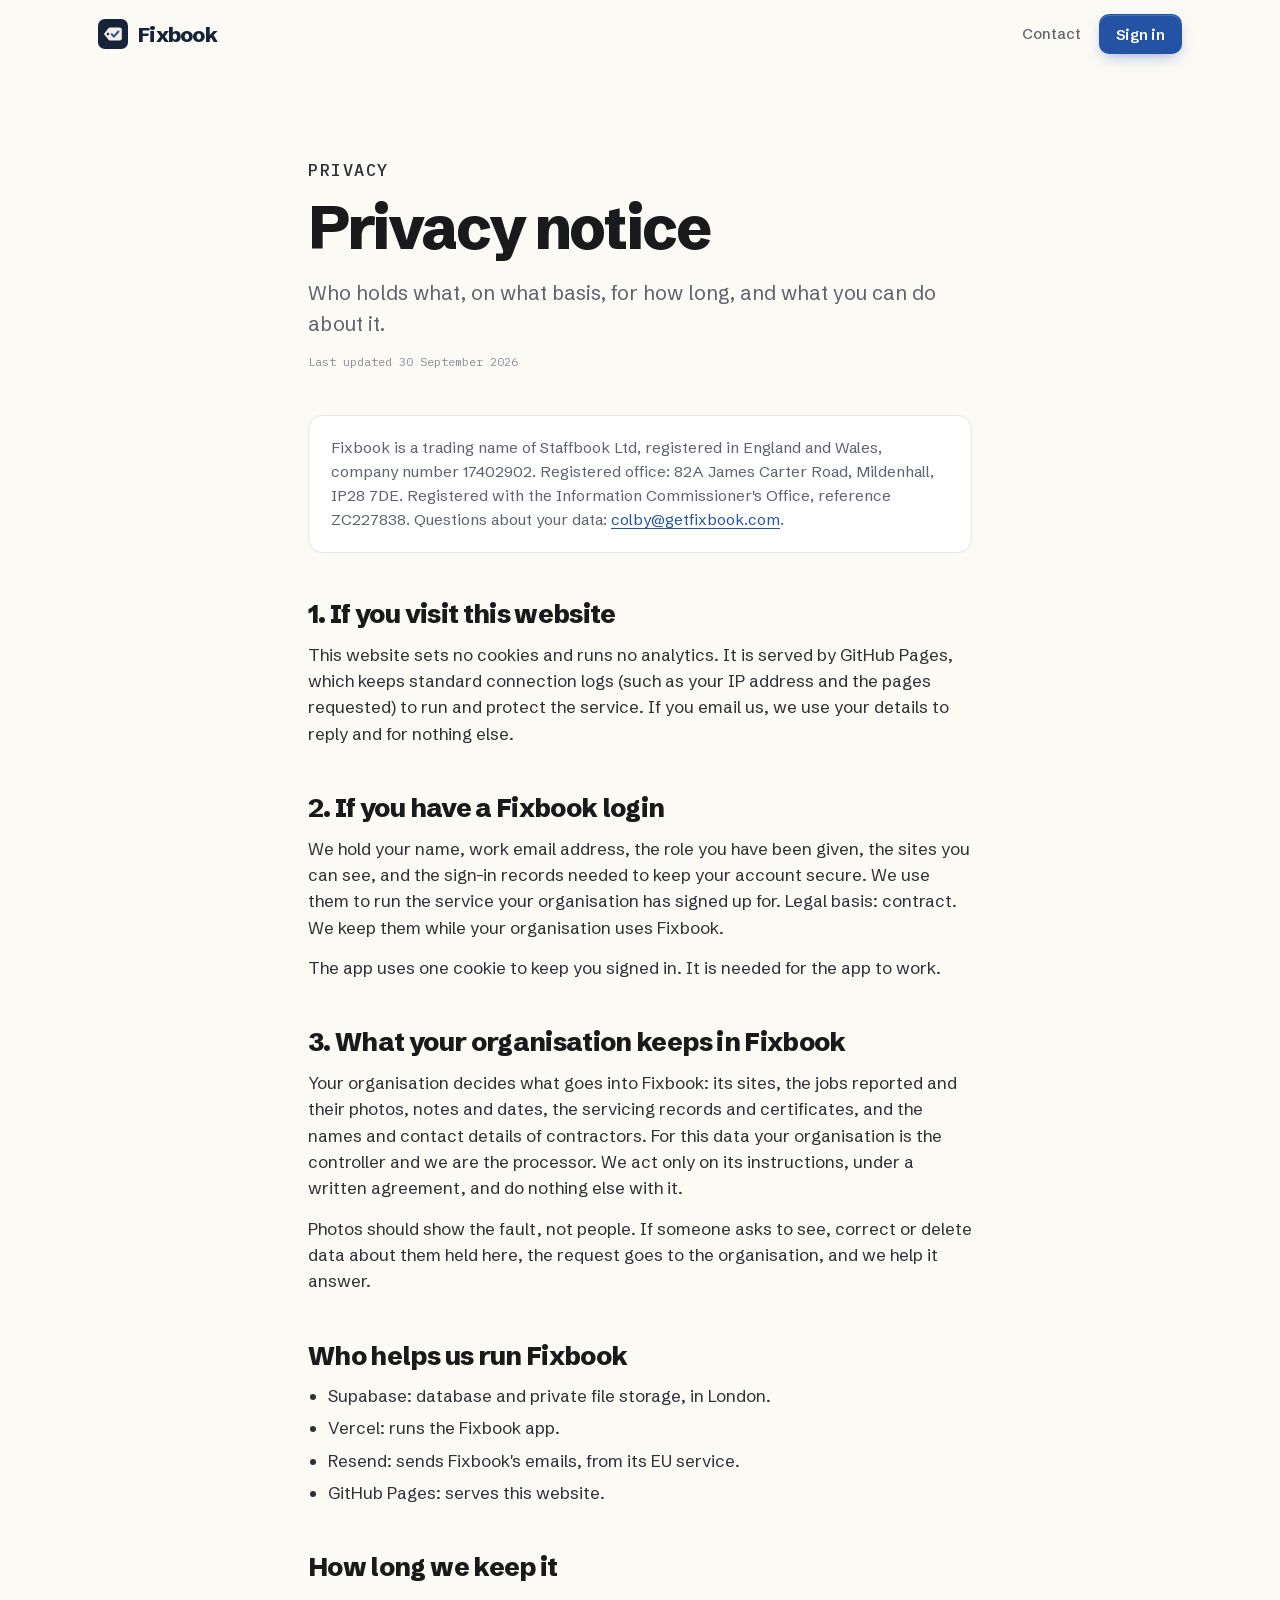
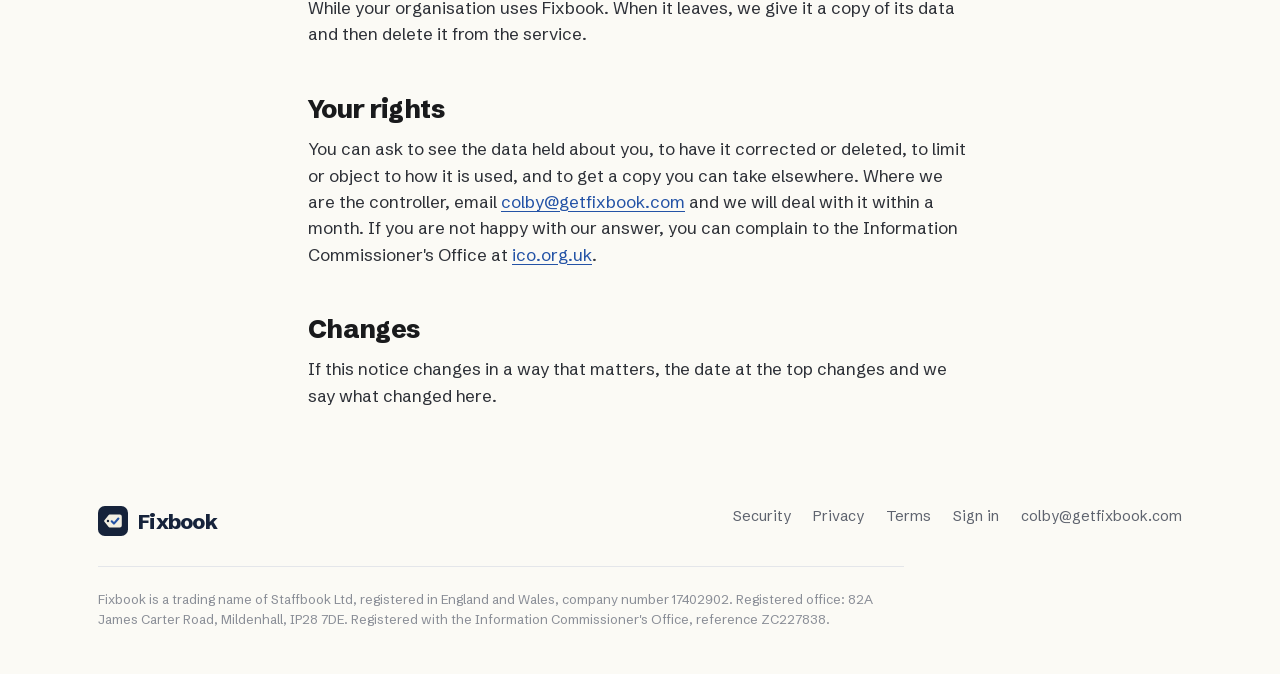
==== privacy/index.html @ 76a3d22a "getfixbook.com: a simple front door with Sign in, the moving job ticket, and short security, privacy" ====
<!doctype html>
<html lang="en-GB">
<head>
<meta charset="utf-8">
<meta name="viewport" content="width=device-width, initial-scale=1">
<title>Privacy notice | Fixbook</title>
<meta name="description" content="What Fixbook holds, why, for how long, and what you can do about it.">
<link rel="canonical" href="https://getfixbook.com/privacy/">
<meta name="theme-color" content="#16233B">
<link rel="icon" href="/img/mark.svg" type="image/svg+xml">
<link rel="icon" href="/img/favicon-32.png" sizes="32x32" type="image/png">
<link rel="apple-touch-icon" href="/img/apple-touch-icon.png">
<link rel="stylesheet" href="/styles.css">
</head>
<body>
<a class="skip" href="#main">Skip to content</a>
<header class="top" id="top">
  <div class="wrap">
    <a class="brand" href="/" aria-label="Fixbook home"><img src="/img/mark.svg" alt="" width="30" height="30">Fixbook</a>
    <div class="right">
      <a class="signin" href="mailto:colby@getfixbook.com">Contact</a>
      <a class="btn primary" href="https://app.getfixbook.com/login">Sign in</a>
    </div>
  </div>
</header>
<main id="main" class="doc">

<p class="eyebrow">Privacy</p>
<h1>Privacy notice</h1>
<p class="lede">Who holds what, on what basis, for how long, and what you can do about it.</p>
<p class="meta">Last updated 30 September 2026</p>

<div class="card"><p>Fixbook is a trading name of Staffbook Ltd, registered in England and Wales, company number 17402902. Registered office: 82A James Carter Road, Mildenhall, IP28 7DE. Registered with the Information Commissioner's Office, reference ZC227838. Questions about your data: <a href="mailto:colby@getfixbook.com">colby@getfixbook.com</a>.</p></div>

<h2>1. If you visit this website</h2>
<p>This website sets no cookies and runs no analytics. It is served by GitHub Pages, which keeps standard connection logs (such as your IP address and the pages requested) to run and protect the service. If you email us, we use your details to reply and for nothing else.</p>

<h2>2. If you have a Fixbook login</h2>
<p>We hold your name, work email address, the role you have been given, the sites you can see, and the sign-in records needed to keep your account secure. We use them to run the service your organisation has signed up for. Legal basis: contract. We keep them while your organisation uses Fixbook.</p>
<p>The app uses one cookie to keep you signed in. It is needed for the app to work.</p>

<h2>3. What your organisation keeps in Fixbook</h2>
<p>Your organisation decides what goes into Fixbook: its sites, the jobs reported and their photos, notes and dates, the servicing records and certificates, and the names and contact details of contractors. For this data your organisation is the controller and we are the processor. We act only on its instructions, under a written agreement, and do nothing else with it.</p>
<p>Photos should show the fault, not people. If someone asks to see, correct or delete data about them held here, the request goes to the organisation, and we help it answer.</p>

<h2>Who helps us run Fixbook</h2>
<ul>
<li>Supabase: database and private file storage, in London.</li>
<li>Vercel: runs the Fixbook app.</li>
<li>Resend: sends Fixbook's emails, from its EU service.</li>
<li>GitHub Pages: serves this website.</li>
</ul>

<h2>How long we keep it</h2>
<p>While your organisation uses Fixbook. When it leaves, we give it a copy of its data and then delete it from the service.</p>

<h2>Your rights</h2>
<p>You can ask to see the data held about you, to have it corrected or deleted, to limit or object to how it is used, and to get a copy you can take elsewhere. Where we are the controller, email <a href="mailto:colby@getfixbook.com">colby@getfixbook.com</a> and we will deal with it within a month. If you are not happy with our answer, you can complain to the Information Commissioner's Office at <a href="https://ico.org.uk">ico.org.uk</a>.</p>

<h2>Changes</h2>
<p>If this notice changes in a way that matters, the date at the top changes and we say what changed here.</p>
</main>
<footer>
  <div class="wrap">
    <div class="row">
      <a class="brand" href="/" aria-label="Fixbook home"><img src="/img/mark.svg" alt="" width="26" height="26">Fixbook</a>
      <nav class="links" aria-label="Footer">
        <a href="/security/">Security</a>
        <a href="/privacy/">Privacy</a>
        <a href="/terms/">Terms</a>
        <a href="https://app.getfixbook.com/login">Sign in</a>
        <a href="mailto:colby@getfixbook.com">colby@getfixbook.com</a>
      </nav>
    </div>
    <p class="legal">Fixbook is a trading name of Staffbook Ltd, registered in England and Wales, company number 17402902. Registered office: 82A James Carter Road, Mildenhall, IP28 7DE. Registered with the Information Commissioner's Office, reference ZC227838.</p>
  </div>
</footer>
<script src="/site.js" defer></script>
</body>
</html>
---- styles.css ----
@import url(/fonts/fonts.css);

:root{
  --navy:#16233B; --navy-2:#1D2D4B; --navy-3:#27395C;
  --blue:#2453A6; --blue-hover:#1B4187; --blue-soft:#EAF0FA; --blue-line:#D3DEF2;
  --cream:#F3EFE2; --paper:#FBFAF5; --white:#FFFFFF;
  --ink:#191A1C; --text:#2E3138; --muted:#5E636E; --faint:#8A8E97;
  --line:#E4E6EA; --line-soft:#EEF0F3;
  --red:#C0392B; --red-bg:#F9ECE9; --red-line:#EFD3CC;
  --amber:#A96518; --amber-bg:#F8F0E2; --amber-line:#EBDDBE; --amber-dot:#D08A2E;
  --green:#147A4B; --green-bg:#EFF6EC; --green-line:#D7E8D0; --green-dot:#1B9E62;
  --sans:'Schibsted Grotesk', 'Helvetica Neue', Arial, sans-serif;
  --mono:'IBM Plex Mono', ui-monospace, 'SF Mono', Menlo, monospace;
  --wrap:1180px; --gut:clamp(20px, 5vw, 48px);
  --r:14px;
  --shadow:0 1px 2px rgba(22,35,59,.06), 0 12px 32px -12px rgba(22,35,59,.22);
}

*{box-sizing:border-box}
html{-webkit-text-size-adjust:100%;scroll-behavior:smooth;scroll-padding-top:84px}
body{margin:0;background:var(--paper);color:var(--text);font-family:var(--sans);
  font-size:17.5px;line-height:1.55;-webkit-font-smoothing:antialiased;text-rendering:optimizeLegibility}
img,svg{display:block;max-width:100%}
a{color:var(--blue);text-underline-offset:3px}
a:hover{color:var(--blue-hover)}
h1,h2,h3{color:var(--ink);margin:0;font-weight:800;letter-spacing:-.03em;line-height:1.02}
p{margin:0}
.wrap{max-width:var(--wrap);margin:0 auto;padding:0 var(--gut)}
.skip{position:absolute;left:-999px;top:8px;background:var(--navy);color:#fff;padding:8px 12px;border-radius:8px;z-index:100}
.skip:focus{left:8px}
:focus-visible{outline:2px solid var(--blue);outline-offset:3px;border-radius:6px}

/* ------------------------------------------------------------ labels */
.eyebrow{font-family:var(--mono);font-size:12px;font-weight:500;letter-spacing:.09em;text-transform:uppercase;color:var(--blue)}
.eyebrow.dim{color:var(--faint)}
.tag{display:inline-flex;align-items:center;gap:6px;font-family:var(--mono);font-size:11px;letter-spacing:.06em;
  text-transform:uppercase;color:var(--faint);border:1px solid var(--line);border-radius:999px;padding:2px 9px;background:var(--white)}

/* ------------------------------------------------------------ buttons */
.btn{display:inline-flex;align-items:center;justify-content:center;gap:8px;height:48px;padding:0 22px;border-radius:12px;
  font:600 16px/1 var(--sans);letter-spacing:-.005em;text-decoration:none;cursor:pointer;border:1px solid transparent;
  transition:background .15s ease, transform .15s ease, box-shadow .15s ease}
.btn.primary{background:var(--blue);color:#fff;box-shadow:0 1px 0 rgba(255,255,255,.18) inset, 0 6px 16px -6px rgba(36,83,166,.55)}
.btn.primary:hover{background:var(--blue-hover);color:#fff;transform:translateY(-1px)}
.btn.quiet{background:transparent;color:var(--ink);border-color:var(--line)}
.btn.quiet:hover{background:var(--white);color:var(--ink)}
.btn.light{background:var(--cream);color:var(--navy)}
.btn.light:hover{background:#fff;color:var(--navy);transform:translateY(-1px)}
.btn .arr{transition:transform .15s ease}
.btn:hover .arr{transform:translateX(3px)}

/* ------------------------------------------------------------ header */
.top{position:sticky;top:0;z-index:50;background:rgba(251,250,245,.86);backdrop-filter:saturate(1.4) blur(12px);
  -webkit-backdrop-filter:saturate(1.4) blur(12px);border-bottom:1px solid transparent;transition:border-color .2s ease}
.top.scrolled{border-bottom-color:var(--line)}
.top .wrap{display:flex;align-items:center;gap:28px;height:68px}
.brand{display:flex;align-items:center;gap:10px;text-decoration:none;color:var(--navy);font-weight:800;font-size:21px;letter-spacing:-.035em}
.brand img{width:30px;height:30px}
.nav{display:flex;gap:26px;margin-left:12px}
.nav a{color:var(--muted);text-decoration:none;font-size:15px;font-weight:500}
.nav a:hover{color:var(--ink)}
.top .right{margin-left:auto;display:flex;align-items:center;gap:18px}
.top .signin{color:var(--muted);text-decoration:none;font-size:15px;font-weight:500}
.top .signin:hover{color:var(--ink)}
.top .btn{height:40px;padding:0 16px;font-size:15px;border-radius:10px}
@media (max-width:900px){ .nav{display:none} }
@media (max-width:520px){ .top .signin{display:none} }

/* ------------------------------------------------------------ hero */
.hero{position:relative;overflow:hidden;padding:clamp(48px,8vw,96px) 0 clamp(64px,9vw,112px)}
.hero::before{content:"";position:absolute;inset:0;pointer-events:none;
  background-image:linear-gradient(var(--line-soft) 1px, transparent 1px), linear-gradient(90deg, var(--line-soft) 1px, transparent 1px);
  background-size:32px 32px;mask-image:radial-gradient(ellipse 70% 80% at 70% 40%, #000 30%, transparent 75%);
  -webkit-mask-image:radial-gradient(ellipse 70% 80% at 70% 40%, #000 30%, transparent 75%);opacity:.9}
.hero .wrap{position:relative;display:grid;grid-template-columns:minmax(0,1.05fr) minmax(0,.95fr);gap:clamp(32px,5vw,72px);align-items:center}
.hero h1{font-size:clamp(46px,7.2vw,92px);letter-spacing:-.045em;line-height:.95;margin:18px 0 24px}
.hero h1 .soft{color:var(--blue)}
.hero .lede{font-size:clamp(18px,1.7vw,21px);color:var(--muted);max-width:33em}
.hero .ctas{display:flex;flex-wrap:wrap;gap:12px;margin-top:32px}
.hero .fine{margin-top:22px;font-size:14.5px;color:var(--faint);display:flex;gap:18px;flex-wrap:wrap}
.hero .fine span{display:inline-flex;align-items:center;gap:7px}
.hero .fine span::before{content:"";width:6px;height:6px;border-radius:50%;background:var(--green-dot)}
@media (max-width:960px){ .hero .wrap{grid-template-columns:1fr} }

/* load-in */
.rise{opacity:0;transform:translateY(14px);animation:rise .7s cubic-bezier(.2,.7,.2,1) forwards}
.rise.d1{animation-delay:.05s}.rise.d2{animation-delay:.14s}.rise.d3{animation-delay:.23s}.rise.d4{animation-delay:.32s}.rise.d5{animation-delay:.45s}
@keyframes rise{to{opacity:1;transform:none}}

/* ------------------------------------------------------------ the ticket */
.ticketstage{position:relative;display:flex;justify-content:center}
.ticket{position:relative;width:100%;max-width:470px;display:grid;grid-template-columns:1fr 74px;
  background:var(--white);border-radius:18px;box-shadow:var(--shadow);border:1px solid var(--line)}
.ticket .main{padding:22px 24px 20px}
.ticket .stub{position:relative;border-left:2px dashed var(--line);display:flex;flex-direction:column;align-items:center;justify-content:space-between;padding:20px 0}
.ticket .stub::before,.ticket .stub::after{content:"";position:absolute;left:-12px;width:22px;height:22px;border-radius:50%;background:var(--paper);border:1px solid var(--line)}
.ticket .stub::before{top:-12px;clip-path:inset(50% 0 0 0)}
.ticket .stub::after{bottom:-12px;clip-path:inset(0 0 50% 0)}
.ticket .jobno{writing-mode:vertical-rl;transform:rotate(180deg);font-family:var(--mono);font-size:12px;letter-spacing:.14em;color:var(--faint)}
.lights{display:flex;flex-direction:column;gap:9px;padding:10px 9px;border-radius:999px;background:var(--navy)}
.lights i{width:14px;height:14px;border-radius:50%;background:rgba(255,255,255,.14);transition:background .35s ease, box-shadow .35s ease}
.t-head{display:flex;align-items:center;justify-content:space-between;gap:12px}
.t-site{font-family:var(--mono);font-size:12px;letter-spacing:.06em;text-transform:uppercase;color:var(--faint)}
.t-title{font-size:23px;font-weight:750;letter-spacing:-.025em;color:var(--ink);line-height:1.15;margin:12px 0 14px}
.t-photos{display:flex;gap:8px;margin-bottom:16px}
.t-photos span{width:64px;height:48px;border-radius:9px;background:linear-gradient(135deg,#DCE3EE,#EEF1F6);position:relative;overflow:hidden;border:1px solid var(--line)}
.t-photos span::after{content:"";position:absolute;left:10px;right:10px;bottom:9px;height:14px;border-radius:3px;background:linear-gradient(90deg,#B9C5D8,#CCD5E3)}
.t-photos span:nth-child(2)::after{left:20px;right:18px;bottom:7px;height:22px;border-radius:5px;background:#C3CEDF}
.t-photos span:nth-child(3){display:grid;place-items:center;font-family:var(--mono);font-size:11px;color:var(--faint);background:var(--white)}
.t-photos span:nth-child(3)::after{display:none}
.pill{display:inline-flex;align-items:center;gap:7px;height:28px;padding:0 11px;border-radius:999px;font-size:13.5px;font-weight:600;white-space:nowrap;border:1px solid}
.pill::before{content:"";width:7px;height:7px;border-radius:50%;background:currentColor}
.pill.red{color:var(--red);background:var(--red-bg);border-color:var(--red-line)}
.pill.amber{color:var(--amber);background:var(--amber-bg);border-color:var(--amber-line)}
.pill.amber::before{background:var(--amber-dot)}
.pill.green{color:var(--green);background:var(--green-bg);border-color:var(--green-line)}
.pill.green::before{background:var(--green-dot)}
.pill.grey{color:var(--muted);background:#F2F2EF;border-color:var(--line)}
.t-status{position:relative;height:28px;min-width:150px}
.t-status .pill{position:absolute;right:0;top:0;opacity:0;transform:translateY(4px);transition:opacity .35s ease, transform .35s ease}
.t-steps{list-style:none;margin:0;padding:0;border-top:1px solid var(--line-soft)}
.t-steps li{display:grid;grid-template-columns:18px 1fr auto;gap:12px;align-items:start;padding:11px 0;border-bottom:1px solid var(--line-soft);
  font-size:15px;color:var(--faint);transition:color .35s ease}
.t-steps li:last-child{border-bottom:0;padding-bottom:0}
.t-steps .dot{width:10px;height:10px;border-radius:50%;margin-top:6px;border:2px solid var(--line);background:var(--white);transition:all .35s ease}
.t-steps b{font-weight:600;color:inherit}
.t-steps time{font-family:var(--mono);font-size:12px;color:var(--faint);padding-top:3px}
.t-steps small{display:block;font-size:13.5px;color:var(--faint);margin-top:2px}

/* ticket states, driven by data-step on .ticket */
.ticket[data-step="1"] .lights i:nth-child(1),.ticket[data-step="1"] .lights i:nth-child(1){background:#E0533F;box-shadow:0 0 14px 2px rgba(224,83,63,.6)}
.ticket[data-step="2"] .lights i:nth-child(2){background:#E39A35;box-shadow:0 0 14px 2px rgba(227,154,53,.6)}
.ticket[data-step="3"] .lights i:nth-child(3){background:#26B574;box-shadow:0 0 14px 2px rgba(38,181,116,.55)}
.ticket[data-step="1"] .t-status .red,.ticket[data-step="2"] .t-status .amber,.ticket[data-step="3"] .t-status .green{opacity:1;transform:none}
.ticket[data-step="1"] .t-steps li:nth-child(1),
.ticket[data-step="2"] .t-steps li:nth-child(-n+2),
.ticket[data-step="3"] .t-steps li{color:var(--text)}
.ticket[data-step="1"] .t-steps li:nth-child(1) .dot,.ticket[data-step="2"] .t-steps li:nth-child(1) .dot,.ticket[data-step="3"] .t-steps li:nth-child(1) .dot{border-color:var(--red);background:var(--red)}
.ticket[data-step="2"] .t-steps li:nth-child(2) .dot,.ticket[data-step="3"] .t-steps li:nth-child(2) .dot{border-color:var(--amber-dot);background:var(--amber-dot)}
.ticket[data-step="3"] .t-steps li:nth-child(3) .dot{border-color:var(--green-dot);background:var(--green-dot)}
.example{position:absolute;top:-12px;left:22px;z-index:2}

/* ------------------------------------------------------------ sections */
section{position:relative}
.sec{padding:clamp(72px,10vw,128px) 0}
.sec-head{max-width:760px;margin-bottom:clamp(36px,5vw,56px)}
.sec-head h2{font-size:clamp(34px,4.6vw,58px);letter-spacing:-.04em;margin:14px 0 18px}
.sec-head p{font-size:clamp(17.5px,1.5vw,20px);color:var(--muted);max-width:38em}
.split{display:grid;grid-template-columns:minmax(0,1fr) minmax(0,1fr);gap:clamp(32px,6vw,88px);align-items:center}
.split.flip > :first-child{order:2}
@media (max-width:900px){ .split{grid-template-columns:1fr} .split.flip > :first-child{order:0} }

/* dark band: the chat */
.dark{background:var(--navy);color:#C9D1DF}
.dark h2{color:#fff}
.dark .eyebrow{color:#8FB0EA}
.dark .sec-head p,.dark p{color:#AEB9CB}
.chat{position:relative;background:var(--navy-2);border:1px solid rgba(255,255,255,.08);border-radius:18px;padding:18px;height:420px;overflow:hidden;
  mask-image:linear-gradient(180deg,transparent 0,#000 18%,#000 100%);-webkit-mask-image:linear-gradient(180deg,transparent 0,#000 18%,#000 100%)}
.chat .feed{position:absolute;left:18px;right:18px;bottom:18px;display:flex;flex-direction:column;gap:10px}
.msg{display:grid;grid-template-columns:34px 1fr;gap:10px;align-items:end}
.msg .av{width:34px;height:34px;border-radius:50%;display:grid;place-items:center;font-size:13px;font-weight:700;color:var(--navy);background:#B8C7E4}
.msg .bub{background:var(--navy-3);border-radius:14px 14px 14px 4px;padding:9px 13px;color:#E2E8F2;font-size:15.5px;line-height:1.4;max-width:92%}
.msg .bub small{display:block;font-family:var(--mono);font-size:11px;color:#8391A8;margin-bottom:3px;letter-spacing:.02em}
.msg.fault .bub{background:#3A2A33;box-shadow:inset 3px 0 0 #E0533F}
.msg.fault .seen{grid-column:2;font-family:var(--mono);font-size:11px;color:#8391A8;margin-top:-4px}
.chat.play .feed{animation:scrollaway 9s cubic-bezier(.5,0,.2,1) 1s infinite}
@keyframes scrollaway{0%,18%{transform:translateY(0)}55%,100%{transform:translateY(-230px)}}
.chat .caption{position:absolute;left:18px;top:16px;z-index:2}
.bigline{font-size:clamp(26px,3vw,36px);font-weight:750;letter-spacing:-.03em;line-height:1.12;color:#fff;margin:22px 0 18px}

/* steps */
.steps{display:grid;grid-template-columns:repeat(3,minmax(0,1fr));gap:18px;counter-reset:s}
.step{background:var(--white);border:1px solid var(--line);border-radius:var(--r);padding:26px 24px 24px;position:relative}
.step .no{font-family:var(--mono);font-size:12px;letter-spacing:.1em;color:var(--faint)}
.step h3{font-size:24px;letter-spacing:-.03em;margin:16px 0 10px;display:flex;align-items:center;gap:10px}
.step p{color:var(--muted);font-size:16.5px}
.step .pill{margin-top:18px}
.step.s1{box-shadow:inset 0 3px 0 var(--red)}.step.s2{box-shadow:inset 0 3px 0 var(--amber-dot)}.step.s3{box-shadow:inset 0 3px 0 var(--green-dot)}
.step:not(:last-child)::after{content:"";position:absolute;right:-13px;top:50%;width:8px;height:8px;border-top:2px solid var(--line);border-right:2px solid var(--line);transform:translateY(-50%) rotate(45deg);z-index:1}
.remind{margin-top:18px;display:flex;gap:16px;align-items:center;background:var(--blue-soft);border:1px solid var(--blue-line);border-radius:var(--r);padding:18px 22px}
.remind .ic{flex:none;width:40px;height:40px;border-radius:10px;background:var(--blue);display:grid;place-items:center}
.remind p{color:var(--navy);font-size:16.5px}
.remind b{font-weight:700}
@media (max-width:900px){ .steps{grid-template-columns:1fr} .step:not(:last-child)::after{display:none} }

/* the estate board */
.board{background:var(--white);border:1px solid var(--line);border-radius:18px;box-shadow:var(--shadow);overflow:hidden;position:relative}
.board .bhead{display:flex;align-items:center;justify-content:space-between;padding:16px 20px;border-bottom:1px solid var(--line)}
.board .bhead b{font-size:15px;color:var(--ink)}
.board .counts{display:flex;gap:14px;font-size:13.5px;color:var(--muted)}
.board .counts span{display:inline-flex;align-items:center;gap:6px}
.board .counts i{width:8px;height:8px;border-radius:50%}
.site{display:grid;grid-template-columns:14px minmax(0,1fr) auto;gap:14px;align-items:center;padding:14px 20px;border-bottom:1px solid var(--line-soft)}
.site:last-child{border-bottom:0}
.site .l{width:12px;height:12px;border-radius:50%}
.l.r{background:#E0533F;box-shadow:0 0 0 4px var(--red-bg)}.l.a{background:#E39A35;box-shadow:0 0 0 4px var(--amber-bg)}.l.g{background:var(--green-dot);box-shadow:0 0 0 4px var(--green-bg)}
.site b{display:block;font-size:15.5px;color:var(--ink);font-weight:650;letter-spacing:-.01em}
.site small{display:block;font-size:13.5px;color:var(--muted);white-space:nowrap;overflow:hidden;text-overflow:ellipsis}
.site .pill{height:26px;font-size:12.5px}
.board .example{top:14px;left:auto;right:20px;position:absolute}

/* calendar */
.cal{background:var(--white);border:1px solid var(--line);border-radius:18px;box-shadow:var(--shadow);overflow:hidden}
.cal .chead{display:flex;justify-content:space-between;align-items:center;padding:16px 20px;border-bottom:1px solid var(--line)}
.cal .chead b{font-size:15px;color:var(--ink)}
.job{display:grid;grid-template-columns:82px minmax(0,1fr) auto;gap:14px;align-items:center;padding:13px 20px;border-bottom:1px solid var(--line-soft)}
.job:last-child{border-bottom:0}
.job .when{font-family:var(--mono);font-size:12px;color:var(--faint);letter-spacing:.02em}
.job b{display:block;font-size:15px;color:var(--ink);font-weight:650}
.job small{display:block;font-size:13px;color:var(--muted)}
.job .pill{height:26px;font-size:12.5px}
.chips{display:flex;flex-wrap:wrap;gap:8px;margin-top:28px}
.chip{font-size:14.5px;color:var(--text);background:var(--white);border:1px solid var(--line);border-radius:999px;padding:6px 13px}
.chip em{font-style:normal;font-family:var(--mono);font-size:11.5px;color:var(--faint);margin-left:6px}

/* phone */
.phonewrap{display:flex;justify-content:center}
.phone{width:300px;border-radius:44px;padding:12px;background:#0E1626;box-shadow:0 30px 60px -24px rgba(22,35,59,.45), 0 0 0 1px rgba(22,35,59,.2)}
.phone .screen{border-radius:34px;background:var(--paper);overflow:hidden;height:600px;position:relative}
.phone .notch{position:absolute;top:10px;left:50%;transform:translateX(-50%);width:96px;height:28px;border-radius:20px;background:#0E1626}
.phone .ph{padding:54px 18px 18px}
.phone .ph .site-name{font-family:var(--mono);font-size:11px;letter-spacing:.07em;text-transform:uppercase;color:var(--faint)}
.phone .ph h4{margin:6px 0 16px;font-size:24px;font-weight:800;letter-spacing:-.03em;color:var(--ink)}
.phone .report{display:flex;align-items:center;justify-content:center;gap:8px;height:52px;border-radius:14px;background:var(--blue);color:#fff;font-weight:700;font-size:16px;margin-bottom:18px}
.phone .due{font-family:var(--mono);font-size:11px;letter-spacing:.07em;text-transform:uppercase;color:var(--faint);margin-bottom:8px}
.phone .row{background:var(--white);border:1px solid var(--line);border-radius:12px;padding:11px 12px;margin-bottom:8px;display:flex;justify-content:space-between;align-items:center;gap:8px}
.phone .row b{font-size:14px;color:var(--ink);font-weight:650;display:block}
.phone .row small{font-size:12px;color:var(--muted)}
.phone .row span.rec{font-size:12.5px;font-weight:600;color:var(--blue);border:1px solid var(--blue-line);border-radius:8px;padding:5px 9px;background:var(--blue-soft)}

/* proof list */
.ticks{list-style:none;margin:26px 0 0;padding:0;display:grid;gap:14px}
.ticks li{display:grid;grid-template-columns:24px 1fr;gap:12px;font-size:17px;color:var(--text)}
.ticks li::before{content:"";width:20px;height:20px;border-radius:6px;margin-top:3px;background:var(--green-bg) url("data:image/svg+xml,%3Csvg xmlns='http://www.w3.org/2000/svg' viewBox='0 0 20 20'%3E%3Cpath d='M5.5 10.5l3 3 6-7' fill='none' stroke='%23147A4B' stroke-width='2.2' stroke-linecap='round' stroke-linejoin='round'/%3E%3C/svg%3E") center/20px no-repeat;border:1px solid var(--green-line)}
.history{background:var(--white);border:1px solid var(--line);border-radius:18px;box-shadow:var(--shadow);padding:22px 24px}
.history .h{display:flex;justify-content:space-between;align-items:center;margin-bottom:6px}
.history .h b{font-size:17px;color:var(--ink)}
.history ol{list-style:none;margin:10px 0 0;padding:0;position:relative}
.history ol::before{content:"";position:absolute;left:5px;top:8px;bottom:8px;width:2px;background:var(--line)}
.history li{position:relative;padding:0 0 16px 26px;font-size:15px;color:var(--text)}
.history li:last-child{padding-bottom:0}
.history li::before{content:"";position:absolute;left:0;top:5px;width:12px;height:12px;border-radius:50%;background:var(--white);border:2px solid var(--line-strong, #A1A3A9)}
.history li.r::before{border-color:var(--red);background:var(--red)}
.history li.a::before{border-color:var(--amber-dot);background:var(--amber-dot)}
.history li.g::before{border-color:var(--green-dot);background:var(--green-dot)}
.history time{display:block;font-family:var(--mono);font-size:11.5px;color:var(--faint);margin-bottom:2px}

/* security strip */
.secure{display:grid;grid-template-columns:repeat(4,minmax(0,1fr));gap:18px}
.secure div{padding:22px 0 0;border-top:2px solid var(--navy)}
.secure h3{font-size:19px;letter-spacing:-.02em;margin-bottom:8px}
.secure p{font-size:15.5px;color:var(--muted)}
@media (max-width:900px){ .secure{grid-template-columns:1fr 1fr} }
@media (max-width:520px){ .secure{grid-template-columns:1fr} }

/* closing band */
.close{background:var(--navy);color:#AEB9CB;border-radius:28px;padding:clamp(40px,6vw,72px);position:relative;overflow:hidden}
.close::after{content:"";position:absolute;right:-80px;top:-80px;width:360px;height:360px;border-radius:50%;
  background:radial-gradient(circle,rgba(36,83,166,.55),transparent 70%)}
.close h2{color:#fff;font-size:clamp(34px,4.6vw,58px);letter-spacing:-.04em;max-width:13em;position:relative;z-index:1}
.close p{font-size:19px;max-width:34em;margin:18px 0 30px;position:relative;z-index:1}
.close .ctas{display:flex;gap:14px;flex-wrap:wrap;align-items:center;position:relative;z-index:1}
.close .mail{color:#C9D6EE}

/* footer */
footer{padding:56px 0 44px;color:var(--muted);font-size:14.5px}
footer .row{display:flex;justify-content:space-between;gap:32px;flex-wrap:wrap;align-items:flex-start}
footer .links{display:flex;gap:22px;flex-wrap:wrap}
footer .links a{color:var(--muted);text-decoration:none}
footer .links a:hover{color:var(--ink)}
footer .legal{margin-top:28px;padding-top:22px;border-top:1px solid var(--line);font-size:13px;color:var(--faint);line-height:1.6;max-width:62em}

/* reveal on scroll */
.reveal{opacity:0;transform:translateY(18px);transition:opacity .7s ease, transform .7s cubic-bezier(.2,.7,.2,1)}
.reveal.in{opacity:1;transform:none}

/* ------------------------------------------------------------ long-form pages */
.doc{max-width:760px;margin:0 auto;padding:clamp(48px,7vw,88px) var(--gut) 40px}
.doc h1{font-size:clamp(38px,5.4vw,60px);letter-spacing:-.04em;margin:14px 0 18px}
.doc .lede{font-size:20px;color:var(--muted);margin-bottom:12px}
.doc .meta{font-family:var(--mono);font-size:12px;color:var(--faint);margin-bottom:44px}
.doc h2{font-size:26px;letter-spacing:-.025em;margin:48px 0 14px}
.doc h3{font-size:19px;letter-spacing:-.015em;margin:28px 0 8px}
.doc p,.doc li{font-size:17px;color:var(--text)}
.doc p+p{margin-top:14px}
.doc ul{padding-left:20px;margin:12px 0}
.doc li{margin:6px 0}
.doc .card{background:var(--white);border:1px solid var(--line);border-radius:var(--r);padding:20px 22px;margin:18px 0}
.doc .card p{font-size:15.5px;color:var(--muted)}

@media (prefers-reduced-motion:reduce){
  *{animation:none!important;transition:none!important}
  .rise,.reveal{opacity:1;transform:none}
}

/* the compact three parts under the hero */
.parts{padding:0 0 clamp(64px,8vw,104px)}
.three{display:grid;grid-template-columns:repeat(3,minmax(0,1fr));gap:18px}
.part{background:var(--white);border:1px solid var(--line);border-radius:var(--r);padding:24px 24px 26px}
.part .no{font-family:var(--mono);font-size:12px;letter-spacing:.1em;color:var(--faint)}
.part h2{font-size:22px;letter-spacing:-.025em;line-height:1.15;margin:14px 0 10px}
.part p{font-size:16px;color:var(--muted)}
.part:nth-child(1){box-shadow:inset 0 3px 0 var(--green-dot)}
.part:nth-child(2){box-shadow:inset 0 3px 0 var(--amber-dot)}
.part:nth-child(3){box-shadow:inset 0 3px 0 var(--blue)}
@media (max-width:900px){ .three{grid-template-columns:1fr} }

/* the ticket on a narrow phone */
@media (max-width:520px){
  .ticket{grid-template-columns:1fr 52px}
  .ticket .main{padding:18px 16px 16px}
  .t-title{font-size:20px}
  .t-steps li{grid-template-columns:16px 1fr;row-gap:2px}
  .t-steps time{grid-column:2;padding-top:0}
  .lights{padding:8px 7px;gap:7px}
  .lights i{width:12px;height:12px}
}

/* phones: every tap target at least 44px, small labels no smaller than 12px */
@media (max-width:620px){
  .top .btn{height:44px;padding:0 18px}
  .brand{min-height:44px}
  footer .row{flex-direction:column;gap:18px}
  footer .links{display:grid;grid-template-columns:1fr 1fr;gap:0 16px;width:100%}
  footer .links a{display:flex;align-items:center;min-height:44px;border-bottom:1px solid var(--line-soft);font-size:15.5px}
  footer .links a[href^="mailto"]{grid-column:1 / -1}
  .tag{font-size:12px}
  .hero .btn{height:52px;flex:1 1 auto}
  .hero .ctas{gap:10px}
  .doc a[href^="mailto"],.doc a[href^="http"]{display:inline-block;padding:10px 0;margin:-10px 0}
}
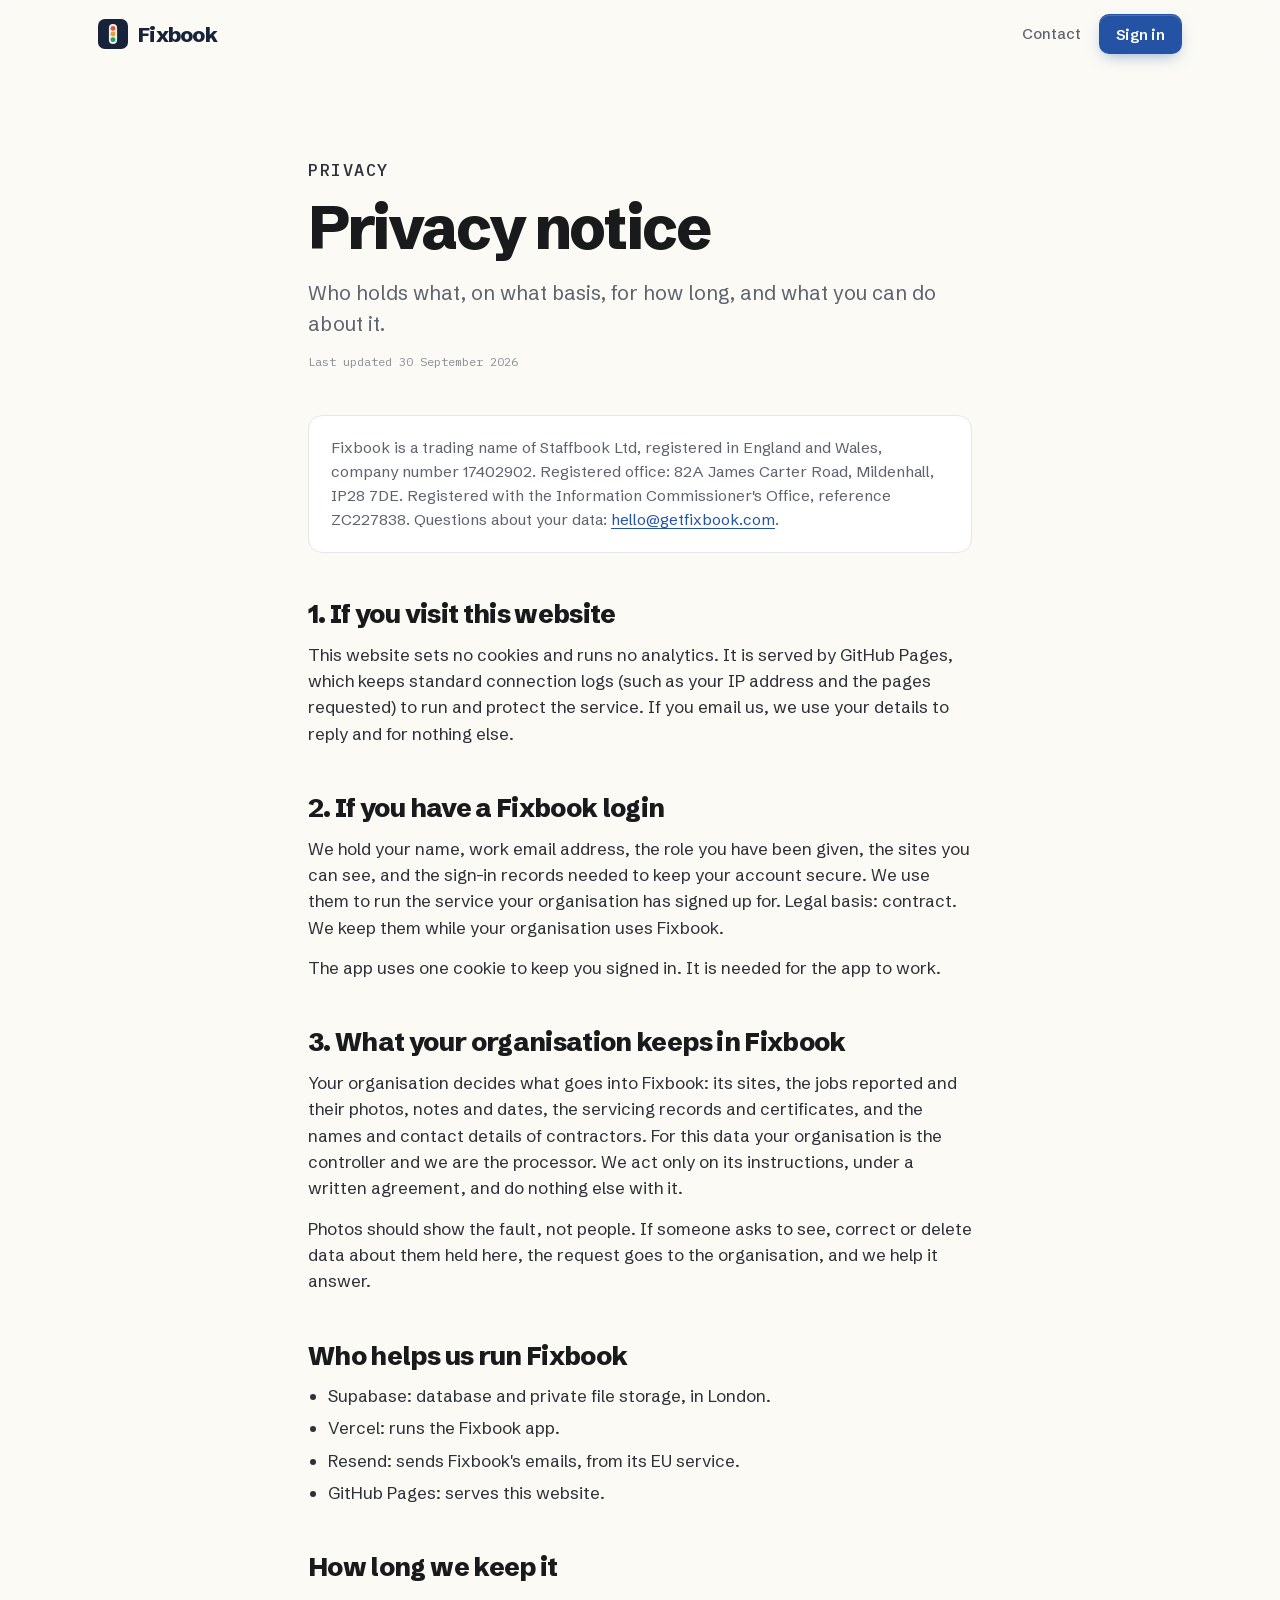
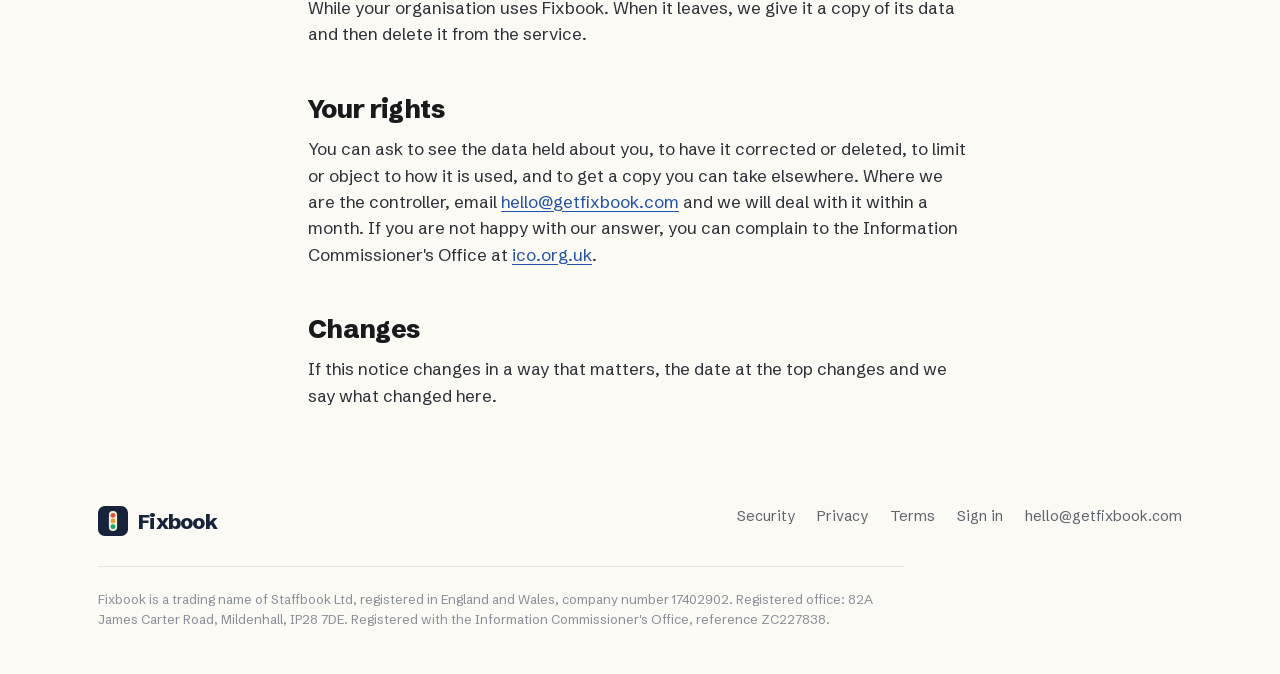
==== commit debe67cd: "getfixbook.com is a simple sign-in screen; the traffic light replaces the tag mark; hello@getfixbook" ====
--- a/privacy/index.html
+++ b/privacy/index.html
@@ -18,7 +18,7 @@
   <div class="wrap">
     <a class="brand" href="/" aria-label="Fixbook home"><img src="/img/mark.svg" alt="" width="30" height="30">Fixbook</a>
     <div class="right">
-      <a class="signin" href="mailto:colby@getfixbook.com">Contact</a>
+      <a class="signin" href="mailto:hello@getfixbook.com">Contact</a>
       <a class="btn primary" href="https://app.getfixbook.com/login">Sign in</a>
     </div>
   </div>
@@ -30,7 +30,7 @@
 <p class="lede">Who holds what, on what basis, for how long, and what you can do about it.</p>
 <p class="meta">Last updated 30 September 2026</p>
 
-<div class="card"><p>Fixbook is a trading name of Staffbook Ltd, registered in England and Wales, company number 17402902. Registered office: 82A James Carter Road, Mildenhall, IP28 7DE. Registered with the Information Commissioner's Office, reference ZC227838. Questions about your data: <a href="mailto:colby@getfixbook.com">colby@getfixbook.com</a>.</p></div>
+<div class="card"><p>Fixbook is a trading name of Staffbook Ltd, registered in England and Wales, company number 17402902. Registered office: 82A James Carter Road, Mildenhall, IP28 7DE. Registered with the Information Commissioner's Office, reference ZC227838. Questions about your data: <a href="mailto:hello@getfixbook.com">hello@getfixbook.com</a>.</p></div>
 
 <h2>1. If you visit this website</h2>
 <p>This website sets no cookies and runs no analytics. It is served by GitHub Pages, which keeps standard connection logs (such as your IP address and the pages requested) to run and protect the service. If you email us, we use your details to reply and for nothing else.</p>
@@ -55,7 +55,7 @@
 <p>While your organisation uses Fixbook. When it leaves, we give it a copy of its data and then delete it from the service.</p>
 
 <h2>Your rights</h2>
-<p>You can ask to see the data held about you, to have it corrected or deleted, to limit or object to how it is used, and to get a copy you can take elsewhere. Where we are the controller, email <a href="mailto:colby@getfixbook.com">colby@getfixbook.com</a> and we will deal with it within a month. If you are not happy with our answer, you can complain to the Information Commissioner's Office at <a href="https://ico.org.uk">ico.org.uk</a>.</p>
+<p>You can ask to see the data held about you, to have it corrected or deleted, to limit or object to how it is used, and to get a copy you can take elsewhere. Where we are the controller, email <a href="mailto:hello@getfixbook.com">hello@getfixbook.com</a> and we will deal with it within a month. If you are not happy with our answer, you can complain to the Information Commissioner's Office at <a href="https://ico.org.uk">ico.org.uk</a>.</p>
 
 <h2>Changes</h2>
 <p>If this notice changes in a way that matters, the date at the top changes and we say what changed here.</p>
@@ -69,7 +69,7 @@
         <a href="/privacy/">Privacy</a>
         <a href="/terms/">Terms</a>
         <a href="https://app.getfixbook.com/login">Sign in</a>
-        <a href="mailto:colby@getfixbook.com">colby@getfixbook.com</a>
+        <a href="mailto:hello@getfixbook.com">hello@getfixbook.com</a>
       </nav>
     </div>
     <p class="legal">Fixbook is a trading name of Staffbook Ltd, registered in England and Wales, company number 17402902. Registered office: 82A James Carter Road, Mildenhall, IP28 7DE. Registered with the Information Commissioner's Office, reference ZC227838.</p>
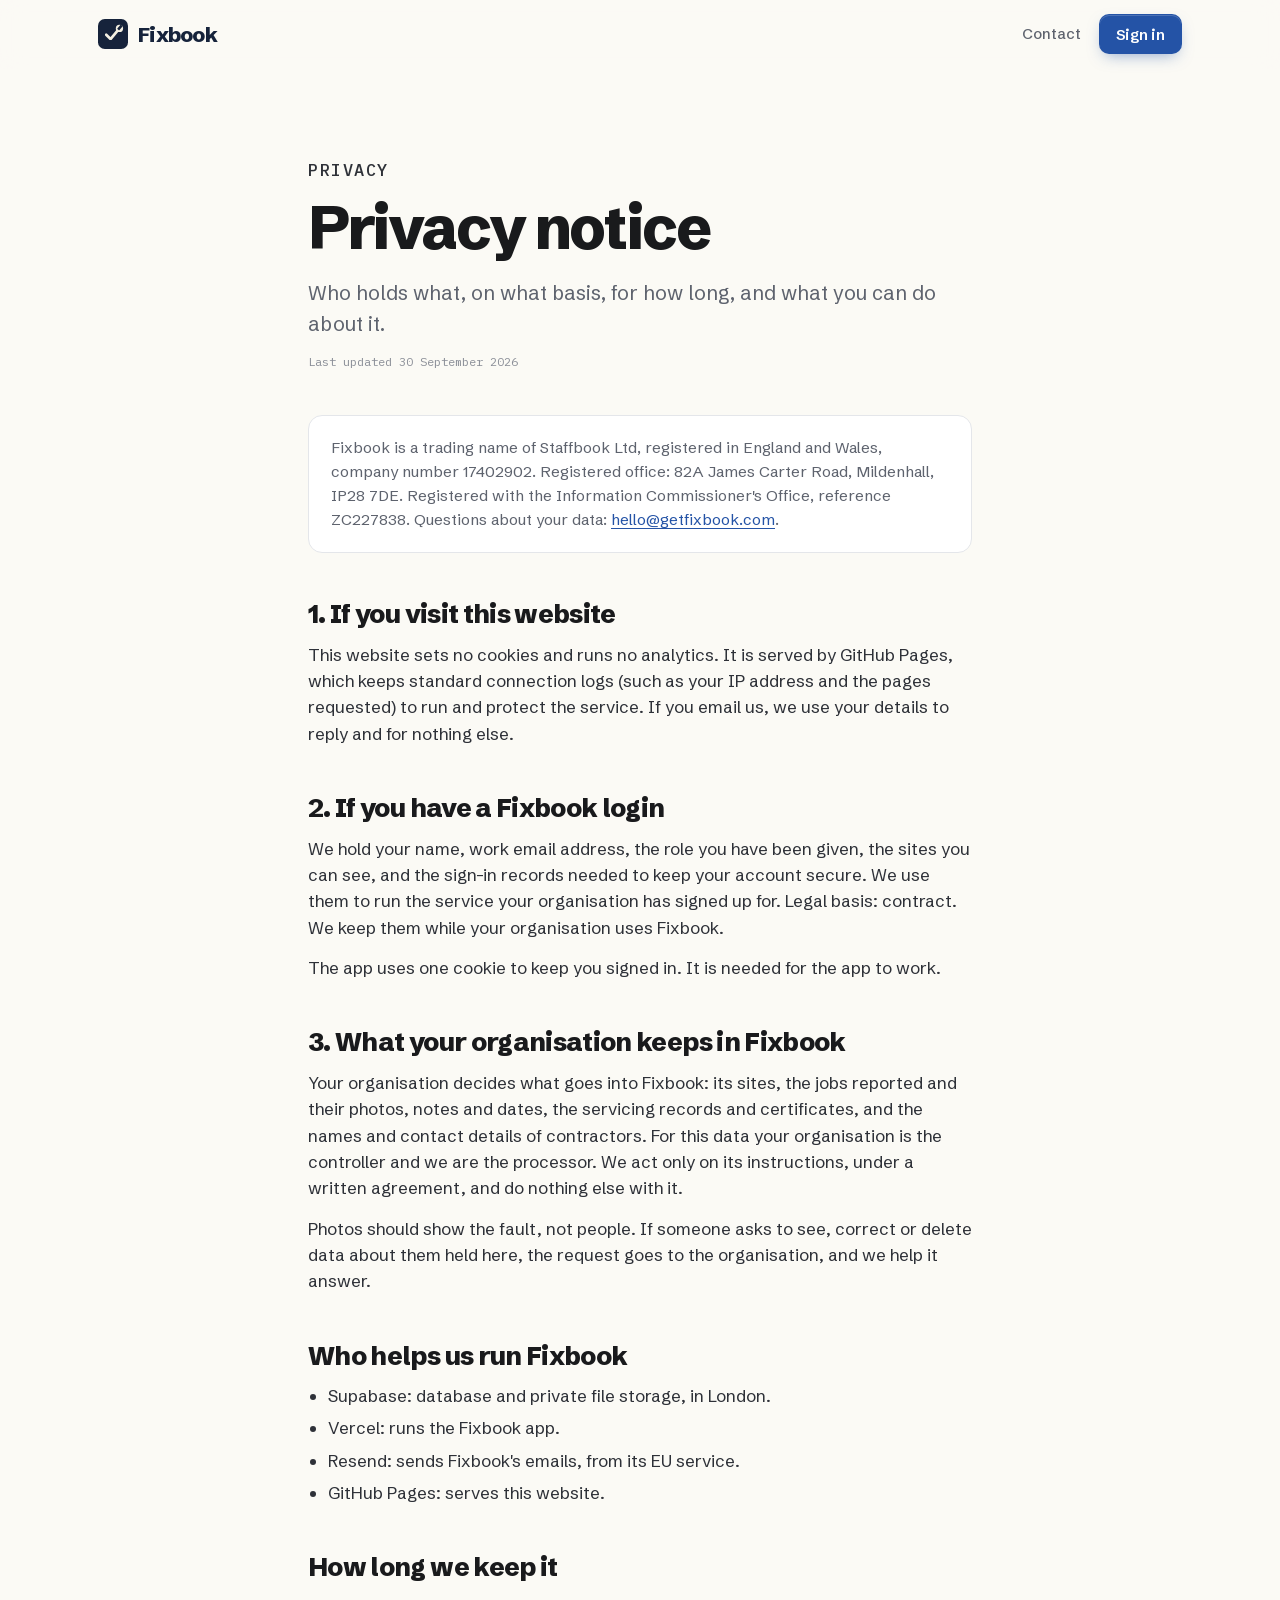
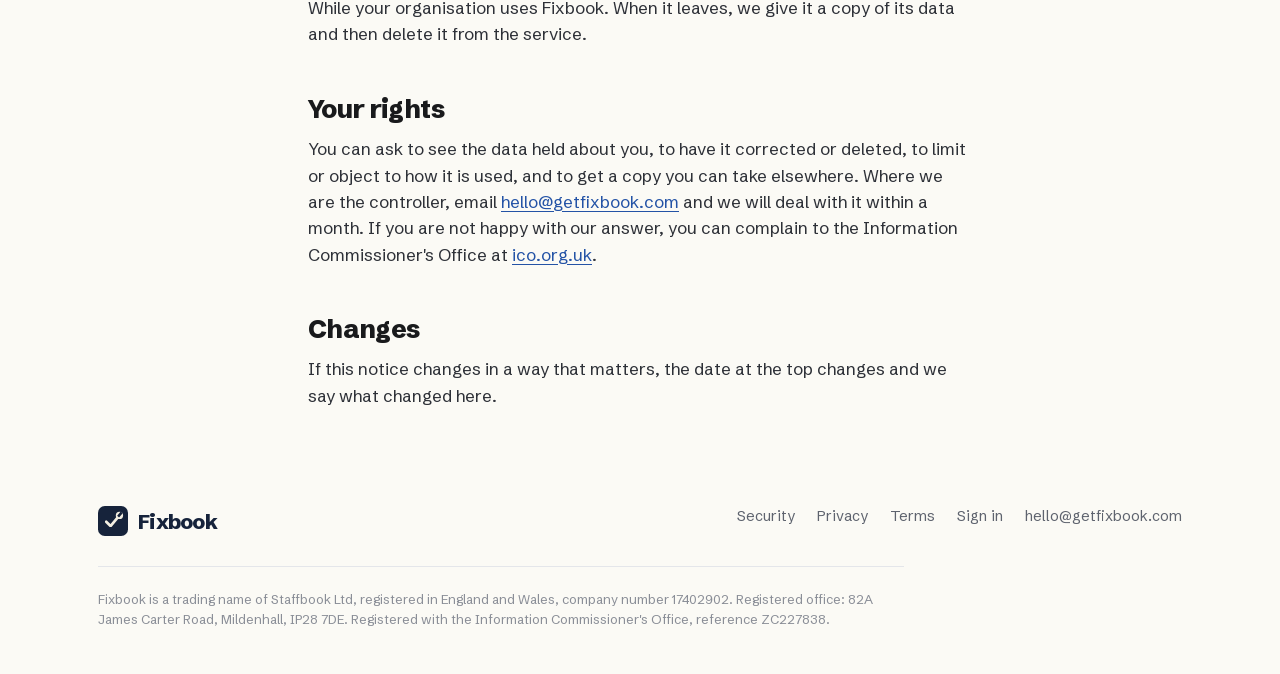
==== commit a72029c6: "The spanner tick is the Fixbook mark (Colby chose option 2 of six); a bolder version for the tab ico" ====
--- a/privacy/index.html
+++ b/privacy/index.html
@@ -7,7 +7,7 @@
 <meta name="description" content="What Fixbook holds, why, for how long, and what you can do about it.">
 <link rel="canonical" href="https://getfixbook.com/privacy/">
 <meta name="theme-color" content="#16233B">
-<link rel="icon" href="/img/mark.svg" type="image/svg+xml">
+<link rel="icon" href="/img/mark-small.svg" type="image/svg+xml">
 <link rel="icon" href="/img/favicon-32.png" sizes="32x32" type="image/png">
 <link rel="apple-touch-icon" href="/img/apple-touch-icon.png">
 <link rel="stylesheet" href="/styles.css">
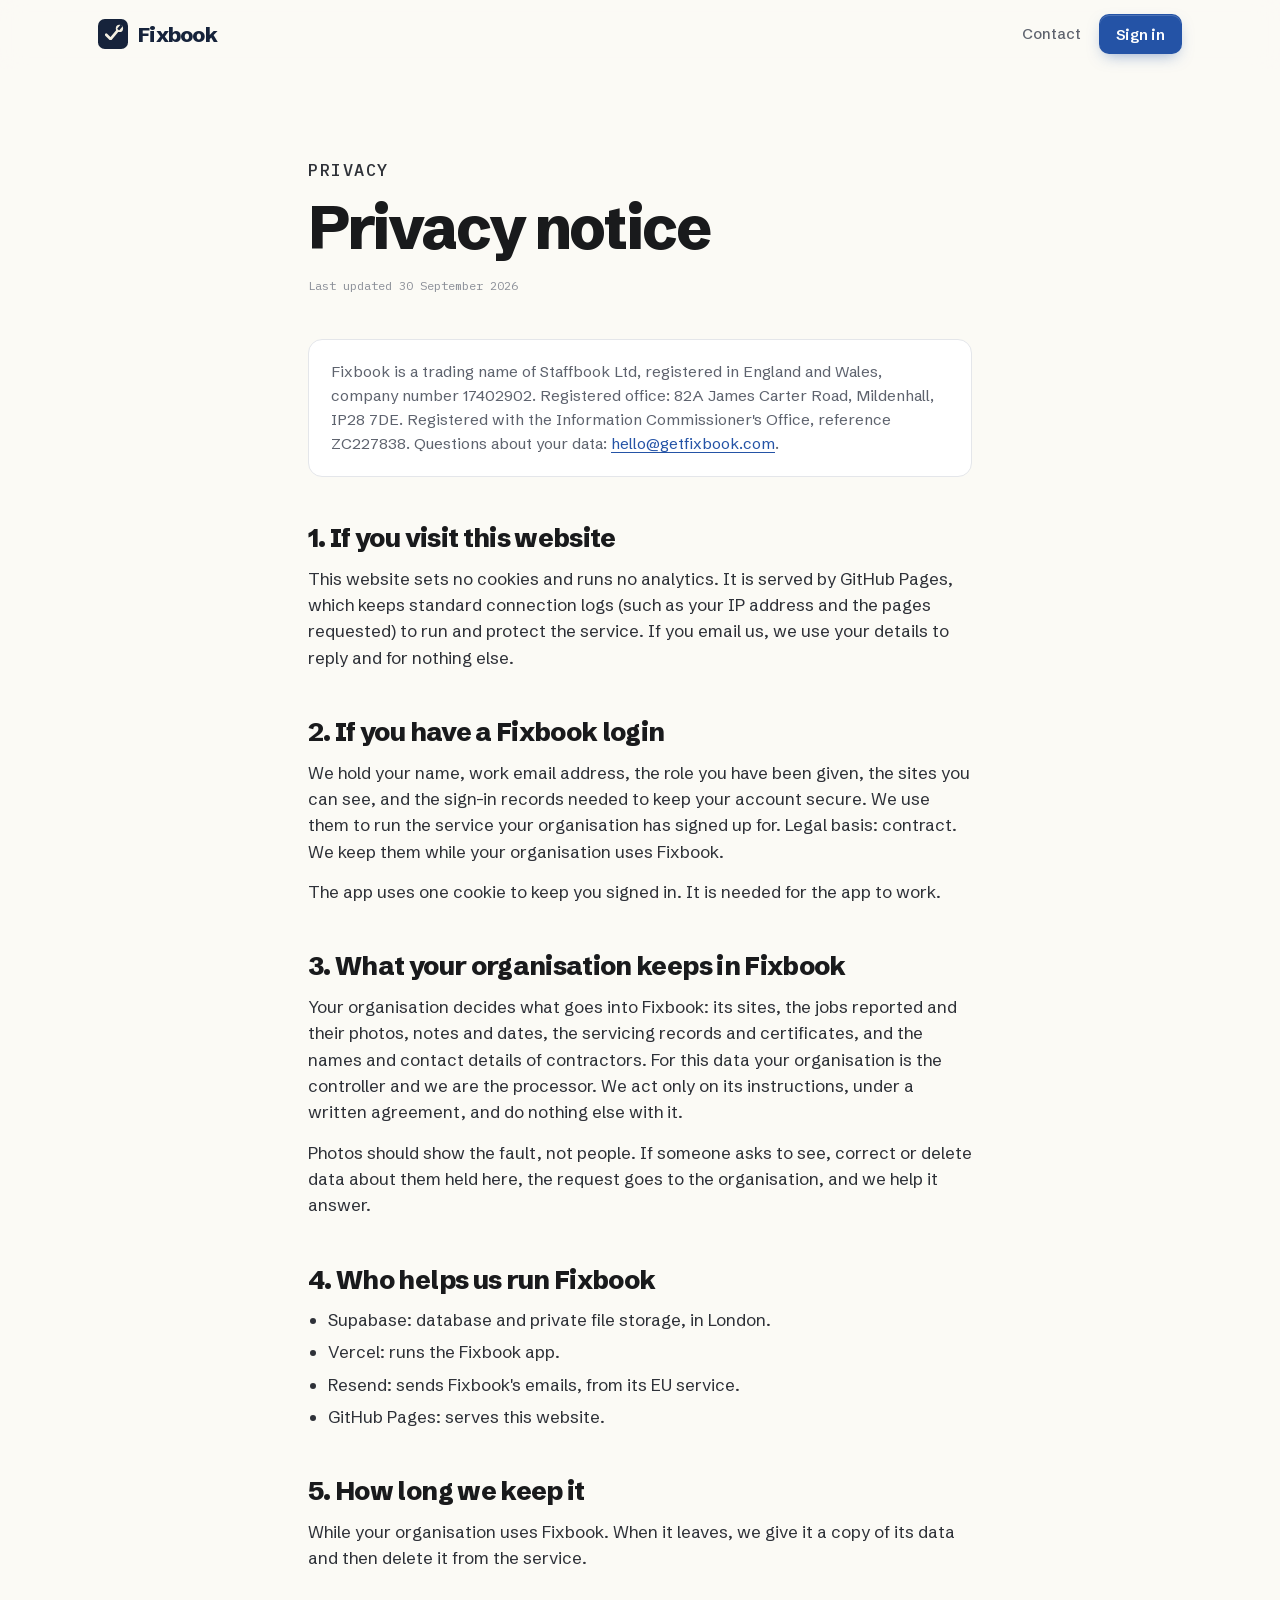
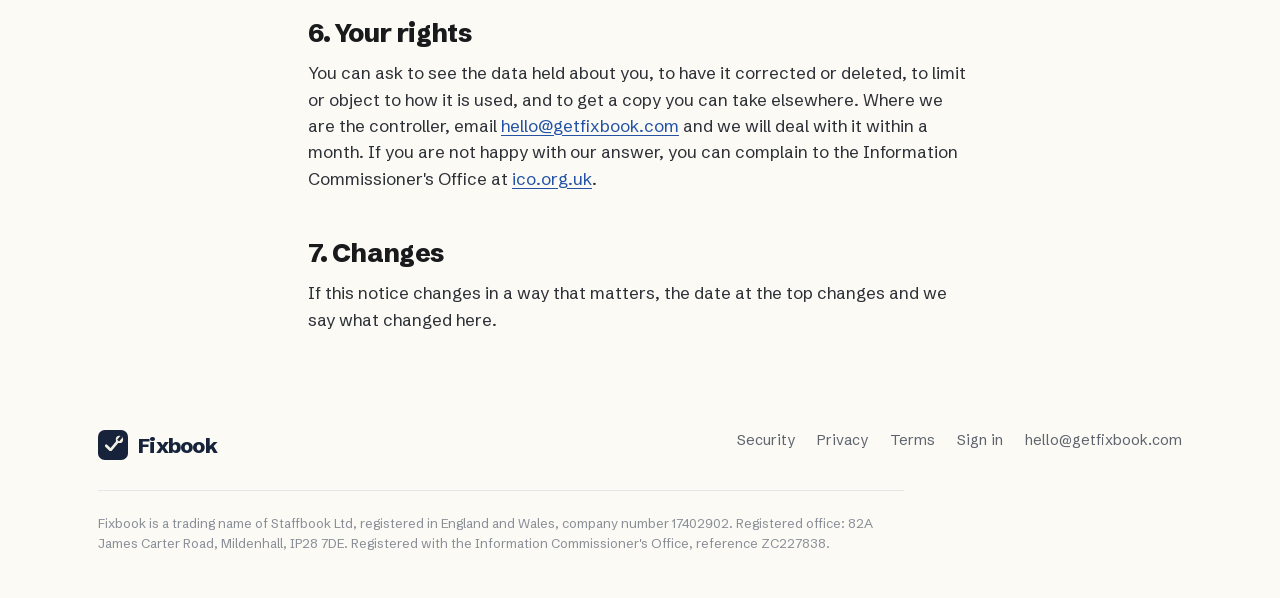
==== commit 97cf57de: "Site: service wording, numbered privacy, sign in link Co-Authored-By: Claude Opus 5.5 (1M context) <" ====
--- a/privacy/index.html
+++ b/privacy/index.html
@@ -27,7 +27,6 @@
 
 <p class="eyebrow">Privacy</p>
 <h1>Privacy notice</h1>
-<p class="lede">Who holds what, on what basis, for how long, and what you can do about it.</p>
 <p class="meta">Last updated 30 September 2026</p>
 
 <div class="card"><p>Fixbook is a trading name of Staffbook Ltd, registered in England and Wales, company number 17402902. Registered office: 82A James Carter Road, Mildenhall, IP28 7DE. Registered with the Information Commissioner's Office, reference ZC227838. Questions about your data: <a href="mailto:hello@getfixbook.com">hello@getfixbook.com</a>.</p></div>
@@ -43,7 +42,7 @@
 <p>Your organisation decides what goes into Fixbook: its sites, the jobs reported and their photos, notes and dates, the servicing records and certificates, and the names and contact details of contractors. For this data your organisation is the controller and we are the processor. We act only on its instructions, under a written agreement, and do nothing else with it.</p>
 <p>Photos should show the fault, not people. If someone asks to see, correct or delete data about them held here, the request goes to the organisation, and we help it answer.</p>
 
-<h2>Who helps us run Fixbook</h2>
+<h2>4. Who helps us run Fixbook</h2>
 <ul>
 <li>Supabase: database and private file storage, in London.</li>
 <li>Vercel: runs the Fixbook app.</li>
@@ -51,13 +50,13 @@
 <li>GitHub Pages: serves this website.</li>
 </ul>
 
-<h2>How long we keep it</h2>
+<h2>5. How long we keep it</h2>
 <p>While your organisation uses Fixbook. When it leaves, we give it a copy of its data and then delete it from the service.</p>
 
-<h2>Your rights</h2>
+<h2>6. Your rights</h2>
 <p>You can ask to see the data held about you, to have it corrected or deleted, to limit or object to how it is used, and to get a copy you can take elsewhere. Where we are the controller, email <a href="mailto:hello@getfixbook.com">hello@getfixbook.com</a> and we will deal with it within a month. If you are not happy with our answer, you can complain to the Information Commissioner's Office at <a href="https://ico.org.uk">ico.org.uk</a>.</p>
 
-<h2>Changes</h2>
+<h2>7. Changes</h2>
 <p>If this notice changes in a way that matters, the date at the top changes and we say what changed here.</p>
 </main>
 <footer>
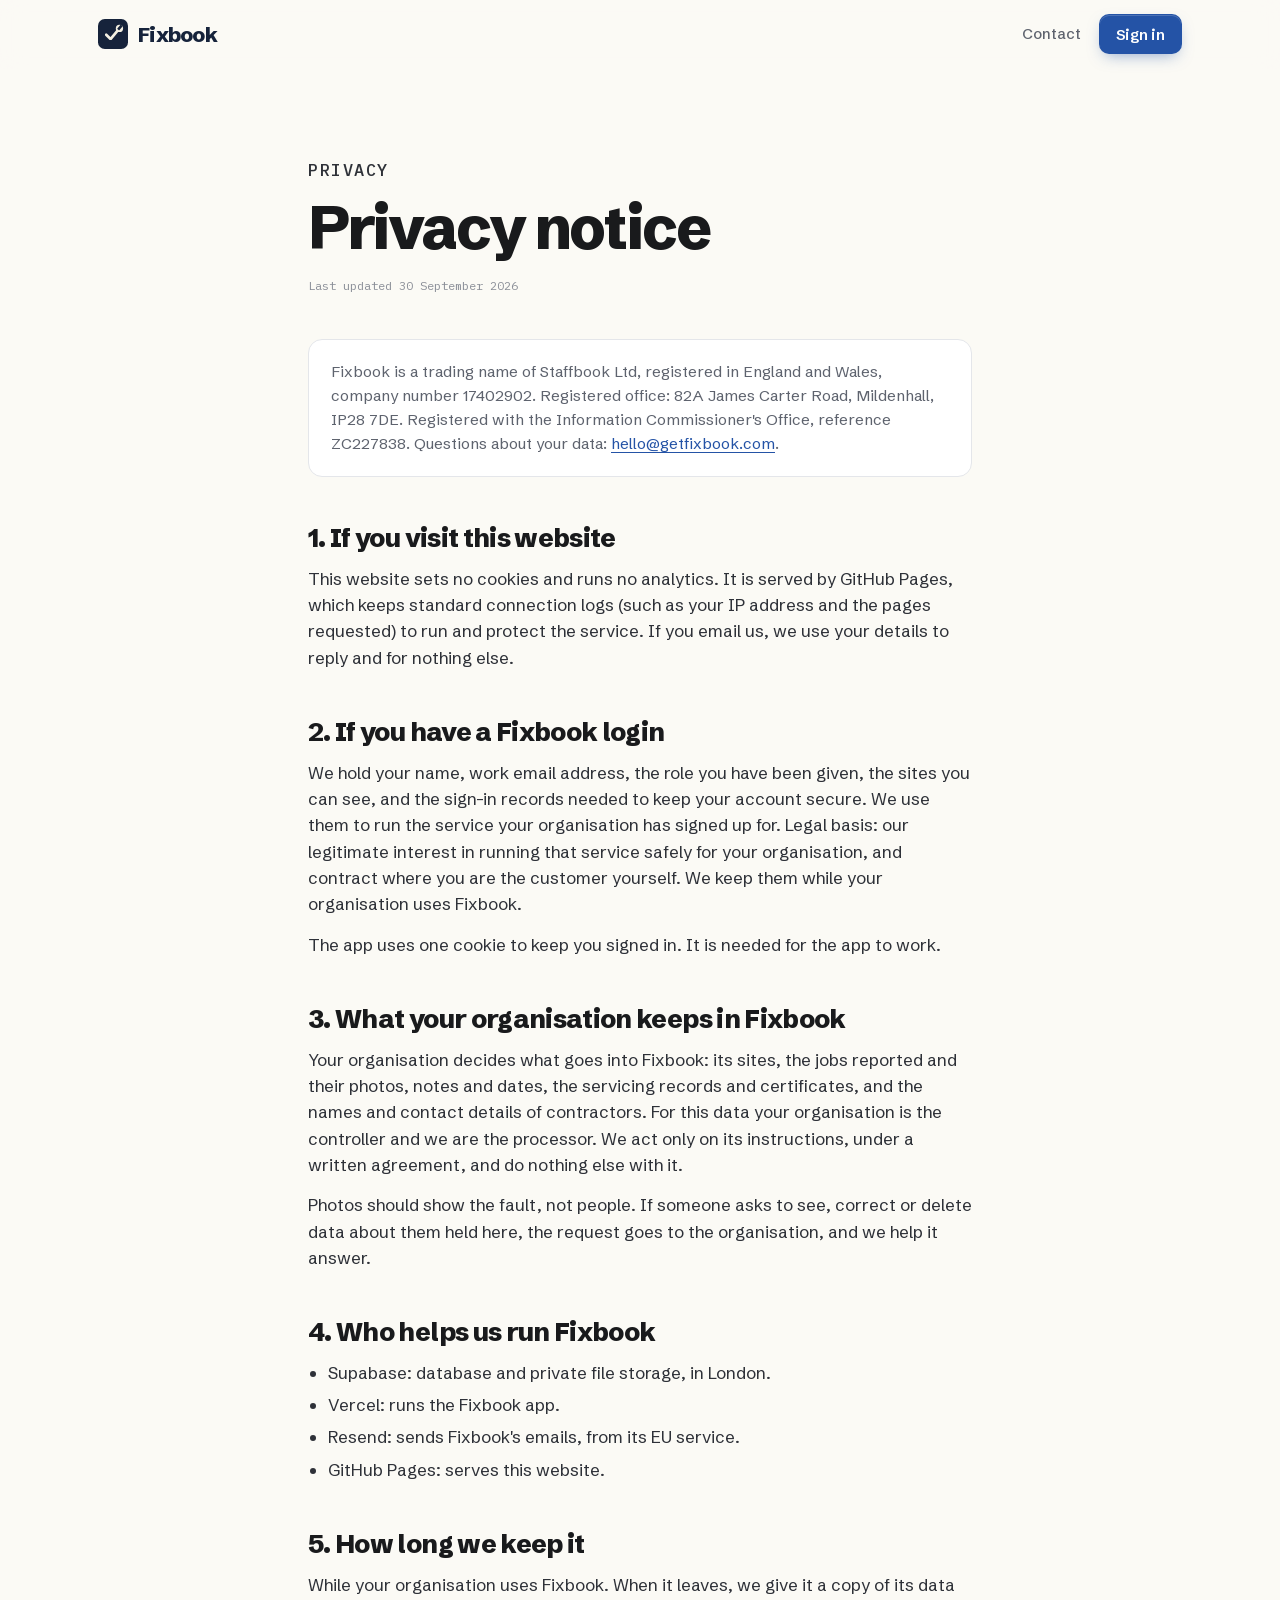
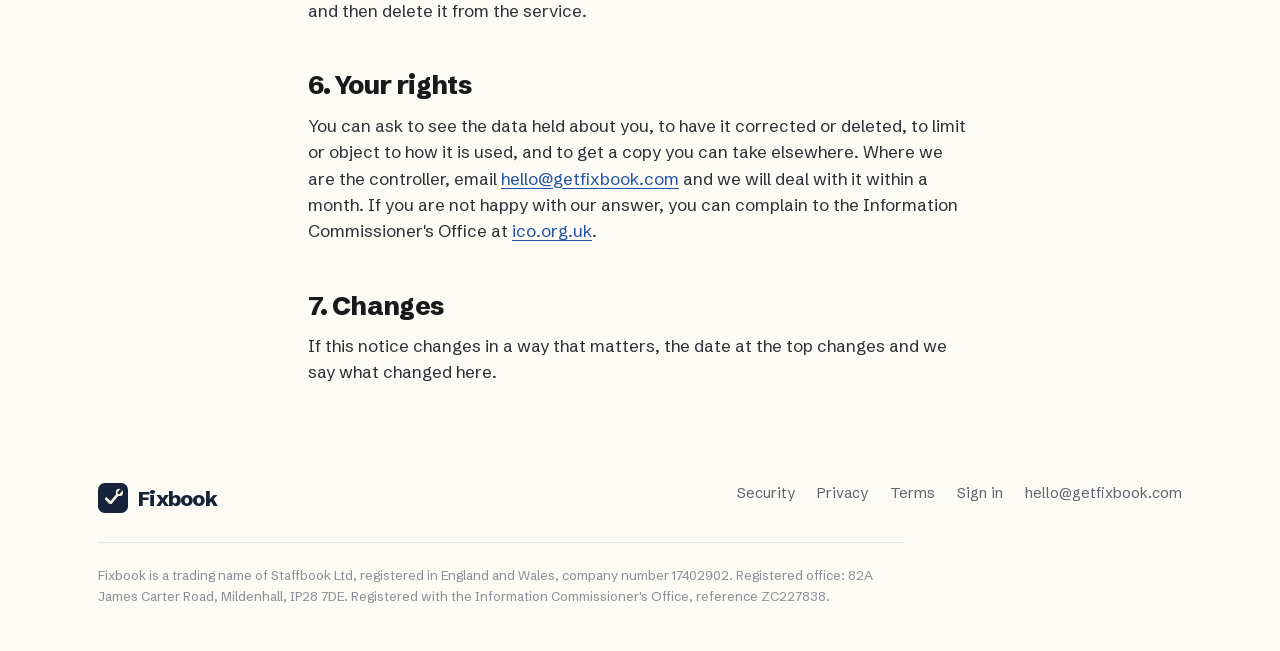
==== commit 6cecd818: "Site: maintenance team wording, privacy legal basis Co-Authored-By: Claude Opus 5.5 (1M context) <no" ====
--- a/privacy/index.html
+++ b/privacy/index.html
@@ -35,7 +35,7 @@
 <p>This website sets no cookies and runs no analytics. It is served by GitHub Pages, which keeps standard connection logs (such as your IP address and the pages requested) to run and protect the service. If you email us, we use your details to reply and for nothing else.</p>
 
 <h2>2. If you have a Fixbook login</h2>
-<p>We hold your name, work email address, the role you have been given, the sites you can see, and the sign-in records needed to keep your account secure. We use them to run the service your organisation has signed up for. Legal basis: contract. We keep them while your organisation uses Fixbook.</p>
+<p>We hold your name, work email address, the role you have been given, the sites you can see, and the sign-in records needed to keep your account secure. We use them to run the service your organisation has signed up for. Legal basis: our legitimate interest in running that service safely for your organisation, and contract where you are the customer yourself. We keep them while your organisation uses Fixbook.</p>
 <p>The app uses one cookie to keep you signed in. It is needed for the app to work.</p>
 
 <h2>3. What your organisation keeps in Fixbook</h2>
